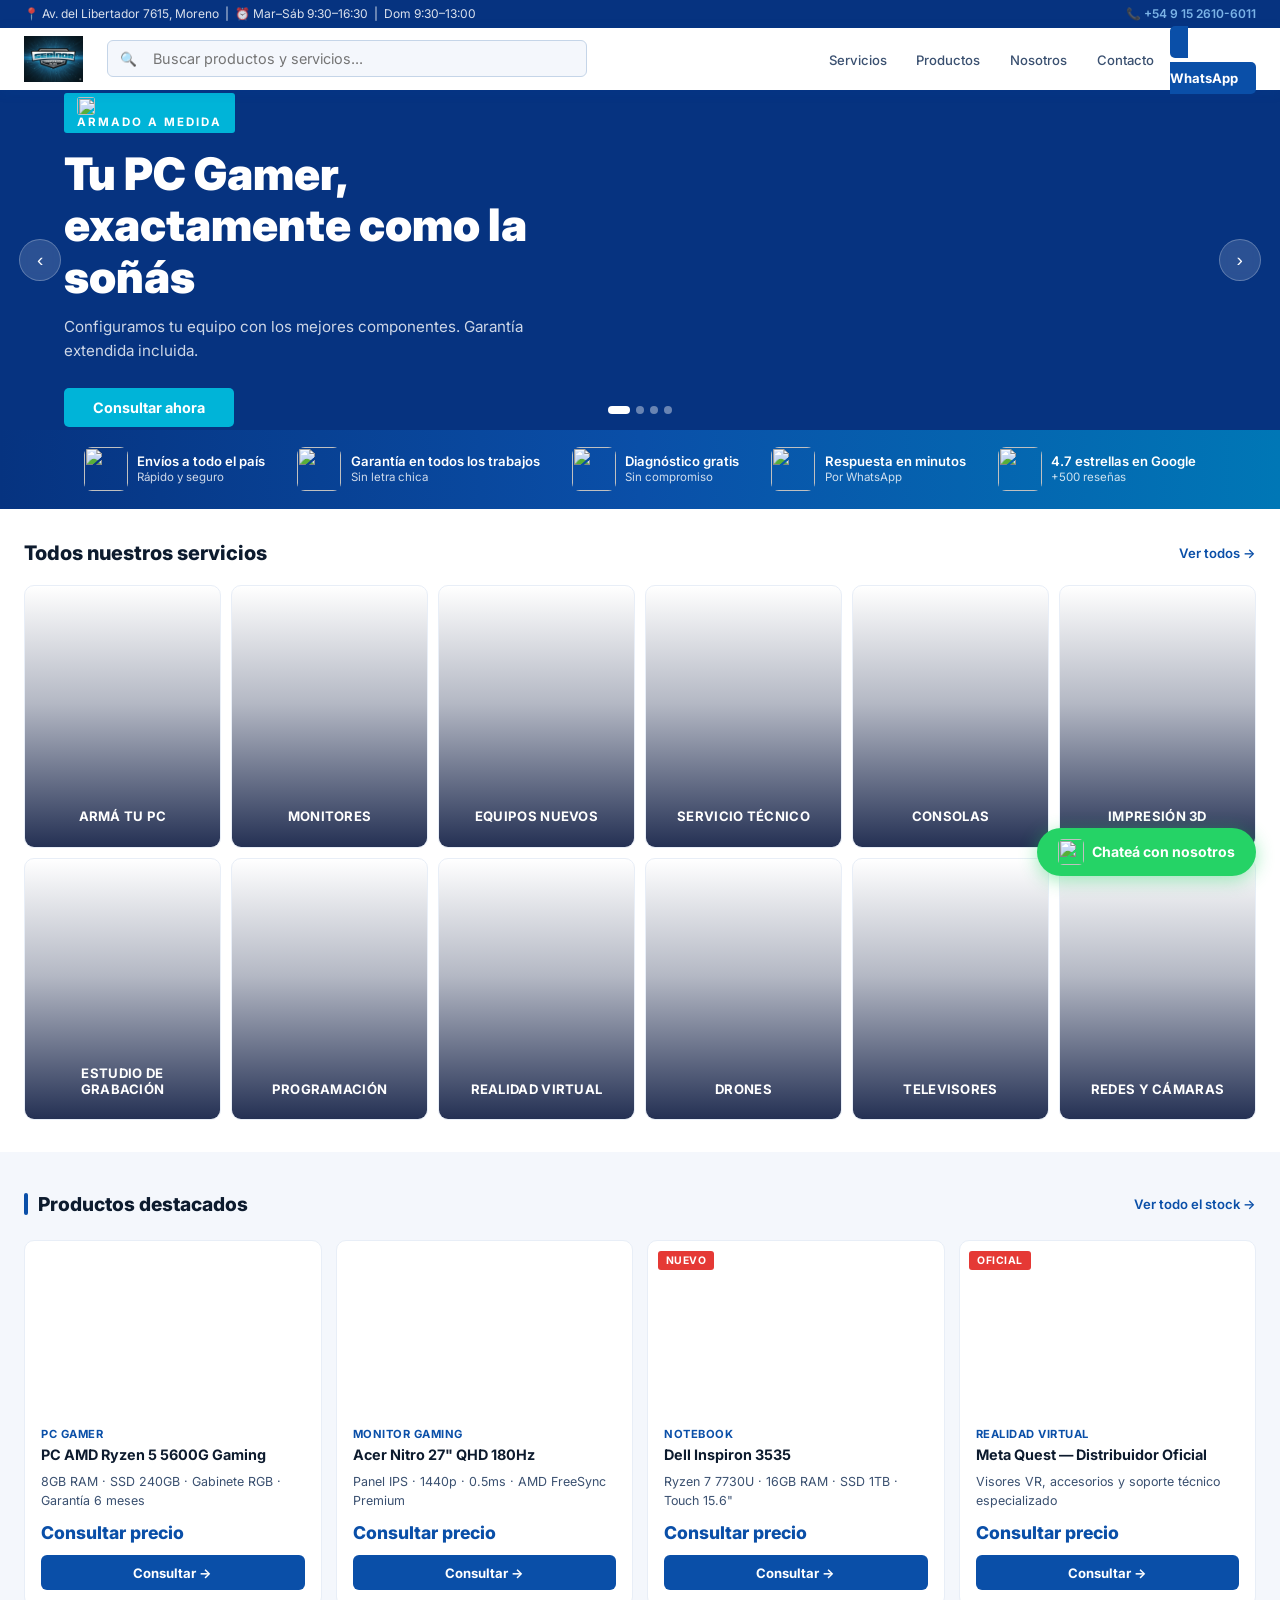
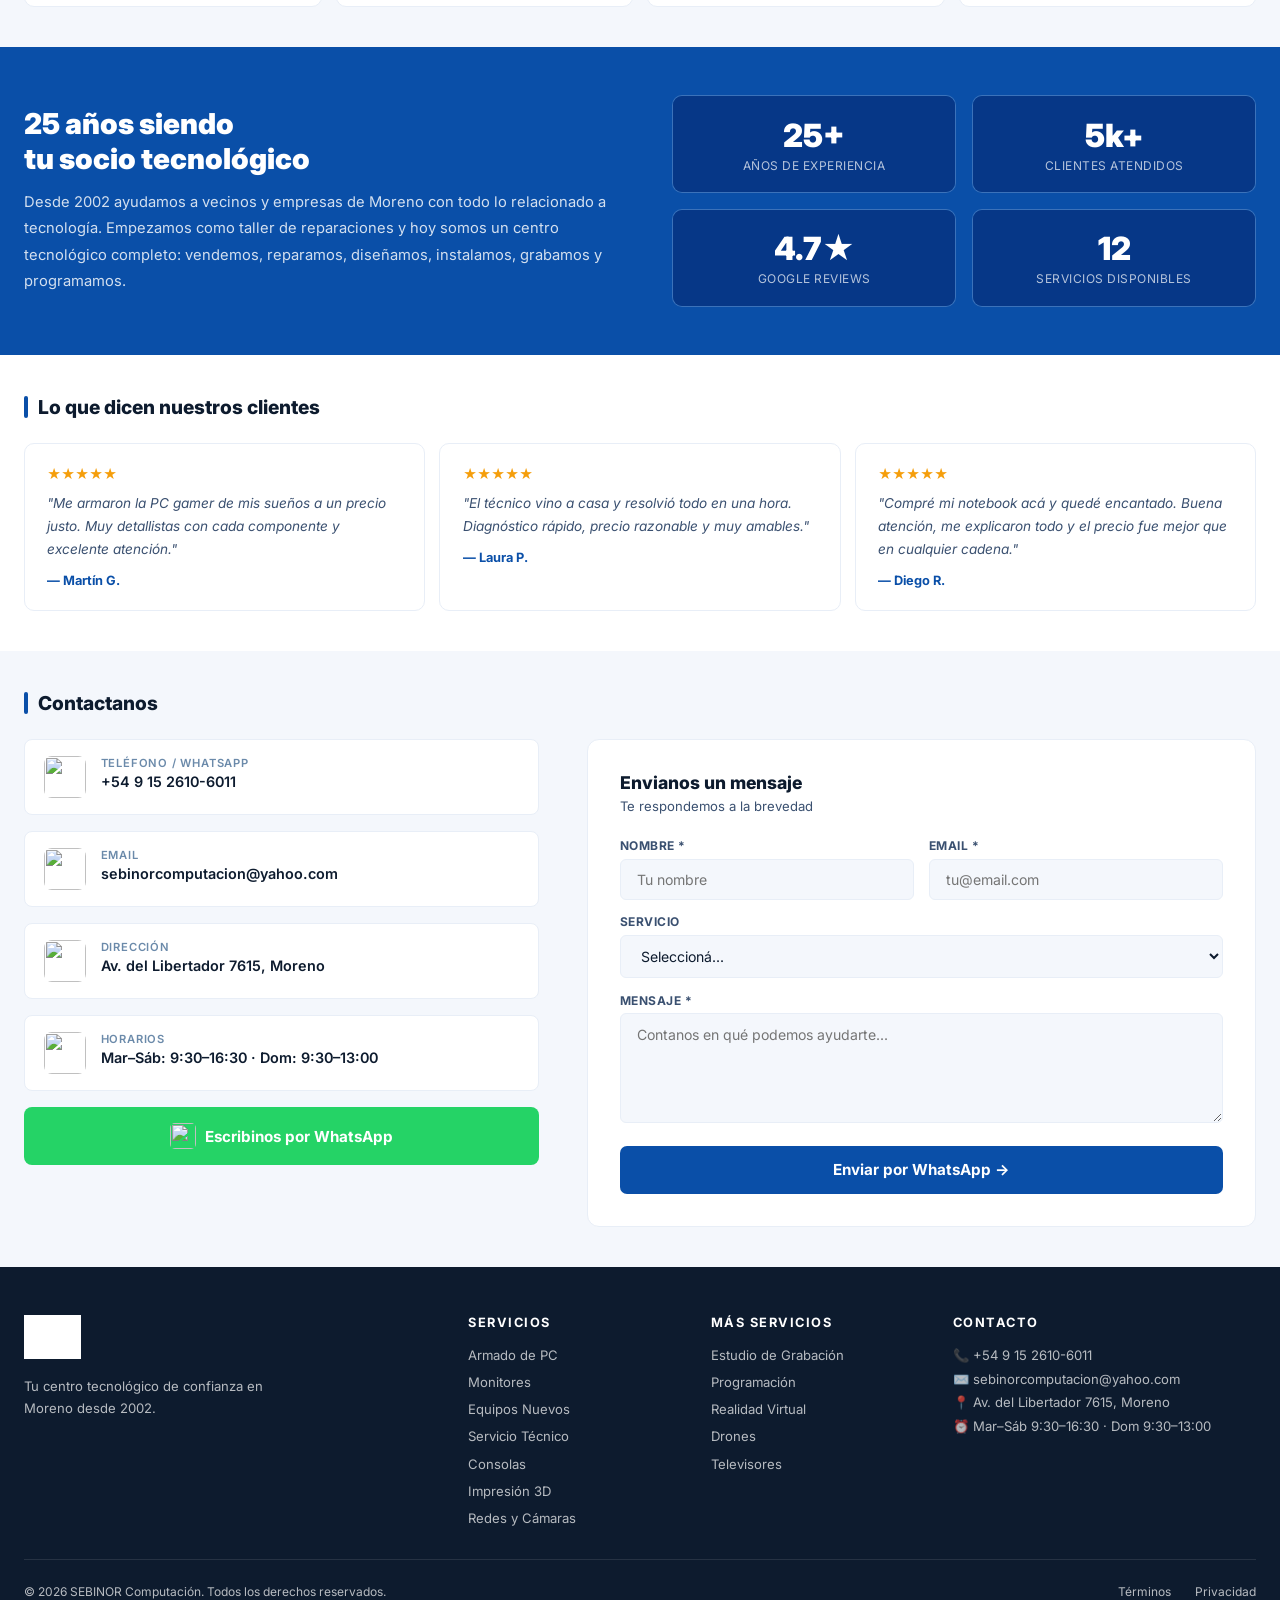
==== index.html @ c2d16162 "Update index.html" ====
<!DOCTYPE html>
<html lang="es">
<head>
<meta charset="UTF-8">
<meta name="viewport" content="width=device-width, initial-scale=1.0">
<title>SEBINOR Computación - Moreno</title>
<link rel="preconnect" href="https://fonts.googleapis.com">
<link href="https://fonts.googleapis.com/css2?family=Inter:wght@400;500;600;700;800;900&display=swap" rel="stylesheet">
<style>
*,*::before,*::after{box-sizing:border-box;margin:0;padding:0}
:root{
  --blue:#0a4fa8;
  --blue2:#1565c0;
  --blue3:#1976d2;
  --blue-light:#e3f0ff;
  --blue-dark:#063380;
  --cyan:#00b4d8;
  --white:#ffffff;
  --gray:#f4f7fc;
  --gray2:#e8eef7;
  --gray3:#c5d5e8;
  --text:#0d1b2e;
  --text2:#3a5070;
  --text3:#6b8aaa;
  --nav-h:62px;
  --red:#e53935;
}
html{scroll-behavior:smooth}
body{font-family:'Inter',sans-serif;background:#fff;color:var(--text);overflow-x:hidden}
a{text-decoration:none;color:inherit}
img{display:block;max-width:100%}

/* ── TOP BAR ── */
.topbar{background:var(--blue-dark);color:#fff;padding:0.4rem 1.5rem;display:flex;justify-content:space-between;align-items:center;font-size:0.75rem;gap:1rem;flex-wrap:wrap}
.topbar span{opacity:.85}
.topbar a{color:#90caf9;font-weight:600}

/* ── NAVBAR ── */
.nav{position:sticky;top:0;z-index:200;background:#fff;box-shadow:0 2px 12px rgba(10,79,168,.12);height:var(--nav-h)}
.nav-inner{max-width:1300px;margin:0 auto;padding:0 1.5rem;height:100%;display:flex;align-items:center;gap:1.5rem}
.nav-logo img{height:46px;width:auto}
.nav-search{flex:1;max-width:480px;position:relative}
.nav-search input{width:100%;padding:.55rem 1rem .55rem 2.8rem;border:1.5px solid var(--gray3);border-radius:6px;font-size:.9rem;font-family:'Inter',sans-serif;background:var(--gray);transition:border-color .2s}
.nav-search input:focus{outline:none;border-color:var(--blue3);background:#fff}
.nav-search::before{content:'🔍';position:absolute;left:.8rem;top:50%;transform:translateY(-50%);font-size:.85rem;pointer-events:none}
.nav-links{display:flex;align-items:center;gap:.25rem;list-style:none;margin-left:auto}
.nav-links a{padding:.45rem .8rem;border-radius:5px;font-size:.82rem;font-weight:500;color:var(--text2);transition:all .2s;white-space:nowrap}
.nav-links a:hover{color:var(--blue);background:var(--blue-light)}
.nav-wa{background:var(--blue);color:#fff!important;border-radius:6px;font-weight:700!important;padding:.5rem 1.1rem!important;transition:background .2s!important}
.nav-wa:hover{background:var(--blue2)!important}
.nav-burger{display:none;background:none;border:1.5px solid var(--gray3);color:var(--blue);padding:.35rem .6rem;border-radius:5px;cursor:pointer;font-size:1.1rem}

/* ── HERO BANNER (carrusel) ── */
.hero{position:relative;overflow:hidden;background:var(--blue-dark)}
.hero-slides{display:flex;transition:transform .6s ease}
.hero-slide{min-width:100%;height:340px;position:relative;display:flex;align-items:center;overflow:hidden}
.hero-slide .slide-bg{position:absolute;inset:0;background-size:cover;background-position:center;filter:brightness(.45)}
.hero-slide .slide-body{position:relative;z-index:2;padding:2.5rem 4rem;max-width:600px}
.slide-tag{display:inline-block;background:var(--cyan);color:#fff;font-size:.72rem;font-weight:700;letter-spacing:2px;padding:.25rem .8rem;border-radius:3px;text-transform:uppercase;margin-bottom:1rem}
.slide-title{font-size:clamp(1.6rem,4vw,2.8rem);font-weight:900;color:#fff;line-height:1.15;margin-bottom:.75rem}
.slide-sub{font-size:.95rem;color:rgba(255,255,255,.8);margin-bottom:1.5rem;line-height:1.6}
.slide-btn{display:inline-block;background:var(--cyan);color:#fff;padding:.7rem 1.8rem;border-radius:5px;font-weight:700;font-size:.9rem;transition:all .2s}
.slide-btn:hover{background:#00d4f8;transform:translateY(-2px)}
.hero-prev,.hero-next{position:absolute;top:50%;transform:translateY(-50%);z-index:10;background:rgba(255,255,255,.15);backdrop-filter:blur(4px);border:1px solid rgba(255,255,255,.25);color:#fff;width:42px;height:42px;border-radius:50%;cursor:pointer;font-size:1.2rem;display:flex;align-items:center;justify-content:center;transition:background .2s}
.hero-prev:hover,.hero-next:hover{background:rgba(255,255,255,.3)}
.hero-prev{left:1.2rem}.hero-next{right:1.2rem}
.hero-dots{position:absolute;bottom:1rem;left:50%;transform:translateX(-50%);display:flex;gap:6px;z-index:10}
.hdot{width:8px;height:8px;border-radius:50%;background:rgba(255,255,255,.4);cursor:pointer;transition:all .3s}
.hdot.active{background:#fff;width:22px;border-radius:4px}

/* ── CATEGORÍAS ── */
.cats{padding:2rem 1.5rem;background:#fff}
.cats-inner{max-width:1300px;margin:0 auto}
.cats-header{display:flex;align-items:center;justify-content:space-between;margin-bottom:1.25rem}
.cats-title{font-size:1.25rem;font-weight:800;color:var(--text)}
.cats-ver{font-size:.82rem;color:var(--blue);font-weight:600}
.cats-grid{display:grid;grid-template-columns:repeat(6,1fr);gap:10px}
.cat-card{border-radius:10px;overflow:hidden;position:relative;aspect-ratio:3/4;cursor:pointer;border:1.5px solid var(--gray2);transition:all .3s;text-decoration:none;color:#fff}
.cat-card:hover{transform:translateY(-5px);box-shadow:0 12px 35px rgba(10,79,168,.18);border-color:var(--blue3)}
.cat-bg{position:absolute;inset:0;background-size:cover;background-position:center;transition:transform .5s ease}
.cat-card:hover .cat-bg{transform:scale(1.08)}
.cat-overlay{position:absolute;inset:0;background:linear-gradient(to top,rgba(6,20,60,.88) 0%,rgba(6,20,60,.3) 55%,transparent 100%);transition:background .3s}
.cat-card:hover .cat-overlay{background:linear-gradient(to top,rgba(10,79,168,.92) 0%,rgba(10,79,168,.4) 55%,transparent 100%)}
.cat-body{position:absolute;bottom:0;left:0;right:0;padding:.9rem .85rem;z-index:2}
.cat-name{font-size:.82rem;font-weight:700;text-align:center;line-height:1.2;text-transform:uppercase;letter-spacing:.3px}
.cat-line{height:2px;background:var(--cyan);width:0;transition:width .3s;margin:0 auto;margin-top:.35rem}
.cat-card:hover .cat-line{width:70%}

/* ── BANNER PROMO ── */
.promo-strip{background:linear-gradient(90deg,var(--blue-dark) 0%,var(--blue) 50%,#0077b6 100%);padding:1.1rem 1.5rem;display:flex;align-items:center;justify-content:center;gap:2rem;flex-wrap:wrap}
.promo-item{display:flex;align-items:center;gap:.6rem;color:#fff}
.promo-icon{font-size:1.4rem}
.promo-text{font-size:.82rem;font-weight:600;line-height:1.3}
.promo-text span{display:block;font-size:.72rem;font-weight:400;opacity:.8}

/* ── SECCIÓN GENÉRICA ── */
.section{padding:2.5rem 1.5rem;background:#fff}
.section.gray{background:var(--gray)}
.sec-inner{max-width:1300px;margin:0 auto}
.sec-head{display:flex;align-items:center;justify-content:space-between;margin-bottom:1.5rem}
.sec-title{font-size:1.2rem;font-weight:800;color:var(--text);display:flex;align-items:center;gap:.6rem}
.sec-title::before{content:'';width:4px;height:22px;background:var(--blue);border-radius:2px;display:inline-block}
.sec-link{font-size:.82rem;color:var(--blue);font-weight:600}

/* ── PRODUCTOS DESTACADOS ── */
.prod-grid{display:grid;grid-template-columns:repeat(4,1fr);gap:14px}
.prod-card{background:#fff;border:1.5px solid var(--gray2);border-radius:10px;overflow:hidden;transition:all .25s;cursor:pointer}
.prod-card:hover{border-color:var(--blue3);box-shadow:0 6px 24px rgba(10,79,168,.12);transform:translateY(-3px)}
.prod-img{height:170px;background:var(--gray);display:flex;align-items:center;justify-content:center;position:relative;overflow:hidden}
.prod-img img{width:100%;height:100%;object-fit:cover}
.prod-badge{position:absolute;top:.6rem;left:.6rem;background:var(--red);color:#fff;font-size:.65rem;font-weight:700;padding:.2rem .5rem;border-radius:3px;letter-spacing:.5px}
.prod-body{padding:1rem}
.prod-cat{font-size:.7rem;color:var(--blue);font-weight:700;text-transform:uppercase;letter-spacing:.5px;margin-bottom:.3rem}
.prod-name{font-size:.9rem;font-weight:700;line-height:1.3;margin-bottom:.5rem;color:var(--text)}
.prod-desc{font-size:.78rem;color:var(--text2);line-height:1.5;margin-bottom:.75rem}
.prod-price{font-size:1.1rem;font-weight:800;color:var(--blue);margin-bottom:.75rem}
.prod-btn{display:block;text-align:center;background:var(--blue);color:#fff;padding:.6rem;border-radius:6px;font-size:.82rem;font-weight:700;transition:background .2s}
.prod-btn:hover{background:var(--blue2)}

/* ── SERVICIOS (lista) ── */
.serv-grid{display:grid;grid-template-columns:repeat(4,1fr);gap:14px}
.serv-card{background:#fff;border:1.5px solid var(--gray2);border-radius:10px;padding:1.5rem 1.2rem;text-align:center;transition:all .25s;text-decoration:none;color:inherit;cursor:pointer;display:flex;flex-direction:column;align-items:center;gap:.6rem}
.serv-card:hover{border-color:var(--blue3);box-shadow:0 6px 24px rgba(10,79,168,.12);transform:translateY(-3px)}
.serv-icon{width:64px;height:64px;border-radius:12px;background:var(--blue-light);display:flex;align-items:center;justify-content:center;overflow:hidden;margin-bottom:.25rem}
.serv-icon img{width:100%;height:100%;object-fit:cover;border-radius:10px}
.serv-name{font-size:.88rem;font-weight:700;color:var(--text);line-height:1.3}
.serv-desc{font-size:.75rem;color:var(--text2);line-height:1.5}
.serv-link{font-size:.75rem;color:var(--blue);font-weight:700;margin-top:auto}

/* ── NOSOTROS STRIP ── */
.about-strip{background:var(--blue);padding:3rem 1.5rem}
.about-inner{max-width:1300px;margin:0 auto;display:grid;grid-template-columns:1fr 1fr;gap:4rem;align-items:center}
.about-text h2{font-size:1.8rem;font-weight:900;color:#fff;margin-bottom:.75rem;line-height:1.2}
.about-text p{color:rgba(255,255,255,.82);line-height:1.8;font-size:.92rem}
.about-stats{display:grid;grid-template-columns:1fr 1fr;gap:1rem}
.astat{background:rgba(255,255,255,.1);border:1px solid rgba(255,255,255,.2);border-radius:10px;padding:1.2rem;text-align:center}
.astat-n{font-size:2rem;font-weight:900;color:#fff}
.astat-l{font-size:.75rem;color:rgba(255,255,255,.7);margin-top:.2rem;text-transform:uppercase;letter-spacing:.5px}

/* ── RESEÑAS ── */
.rev-grid{display:grid;grid-template-columns:repeat(3,1fr);gap:14px}
.rev-card{background:#fff;border:1.5px solid var(--gray2);border-radius:10px;padding:1.4rem;transition:border-color .2s}
.rev-card:hover{border-color:var(--blue3)}
.rev-stars{color:#f59e0b;font-size:.85rem;margin-bottom:.6rem}
.rev-text{font-size:.85rem;color:var(--text2);line-height:1.7;font-style:italic;margin-bottom:.75rem}
.rev-author{font-size:.8rem;font-weight:700;color:var(--blue)}

/* ── CONTACTO ── */
.contact-wrap{max-width:1300px;margin:0 auto;display:grid;grid-template-columns:1fr 1.3fr;gap:3rem;align-items:start}
.cinfo{display:flex;flex-direction:column;gap:1rem}
.ci{display:flex;gap:.9rem;align-items:flex-start;background:#fff;border:1.5px solid var(--gray2);border-radius:8px;padding:1rem 1.2rem;transition:border-color .2s}
.ci:hover{border-color:var(--blue3)}
.ci-ic{font-size:1.3rem;flex-shrink:0;margin-top:2px}
.ci-lbl{font-size:.7rem;color:var(--text3);text-transform:uppercase;letter-spacing:.8px;font-weight:600}
.ci-val{font-weight:600;font-size:.9rem;margin-top:.15rem;color:var(--text)}
.cform{background:#fff;border:1.5px solid var(--gray2);border-radius:12px;padding:2rem}
.cform h3{font-size:1.1rem;font-weight:800;margin-bottom:.3rem;color:var(--text)}
.cform p{font-size:.82rem;color:var(--text2);margin-bottom:1.5rem}
.fg{display:flex;flex-direction:column;gap:.35rem;margin-bottom:.9rem}
.fg label{font-size:.75rem;font-weight:700;color:var(--text2);text-transform:uppercase;letter-spacing:.5px}
.fg input,.fg textarea,.fg select{background:var(--gray);border:1.5px solid var(--gray2);border-radius:6px;padding:.7rem 1rem;font-family:'Inter',sans-serif;font-size:.88rem;color:var(--text);transition:border-color .2s;resize:vertical}
.fg input:focus,.fg textarea:focus,.fg select:focus{outline:none;border-color:var(--blue3);background:#fff}
.fg textarea{height:110px}
.fg2{display:grid;grid-template-columns:1fr 1fr;gap:.9rem}
.sbtn{width:100%;background:var(--blue);color:#fff;border:none;padding:.9rem;border-radius:7px;font-family:'Inter',sans-serif;font-size:.95rem;font-weight:700;cursor:pointer;transition:background .2s;margin-top:.5rem}
.sbtn:hover{background:var(--blue2)}

/* ── FOOTER ── */
footer{background:var(--text);color:rgba(255,255,255,.7);padding:3rem 1.5rem 1.5rem}
.foot-grid{max-width:1300px;margin:0 auto;display:grid;grid-template-columns:2fr 1fr 1fr 1.5fr;gap:2.5rem;margin-bottom:2rem}
.foot-brand img{height:44px;margin-bottom:1rem;filter:brightness(0) invert(1)}
.foot-brand p{font-size:.82rem;line-height:1.7;max-width:250px}
.foot-col h4{color:#fff;font-size:.8rem;text-transform:uppercase;letter-spacing:1.5px;margin-bottom:.9rem}
.foot-col ul{list-style:none;display:flex;flex-direction:column;gap:.45rem}
.foot-col ul li a{font-size:.82rem;transition:color .2s}
.foot-col ul li a:hover{color:#fff}
.foot-col p{font-size:.82rem;line-height:1.8}
.foot-bottom{max-width:1300px;margin:0 auto;border-top:1px solid rgba(255,255,255,.1);padding-top:1.5rem;display:flex;justify-content:space-between;align-items:center;flex-wrap:wrap;gap:.5rem}
.foot-bottom span,.foot-bottom a{font-size:.75rem}
.foot-bottom a:hover{color:#fff}

/* ── WA FLOAT ── */
.wa{position:fixed;bottom:1.5rem;right:1.5rem;z-index:999;background:#25d366;color:#fff;border-radius:50px;padding:.7rem 1.3rem;display:flex;align-items:center;gap:.5rem;font-weight:700;font-size:.88rem;box-shadow:0 4px 18px rgba(37,211,102,.45);transition:all .2s}
.wa:hover{transform:translateY(-3px);box-shadow:0 6px 26px rgba(37,211,102,.6)}

/* ── RESPONSIVE ── */
@media(max-width:1024px){.cats-grid{grid-template-columns:repeat(4,1fr)}.prod-grid{grid-template-columns:repeat(2,1fr)}.serv-grid{grid-template-columns:repeat(2,1fr)}.foot-grid{grid-template-columns:1fr 1fr}}
@media(max-width:768px){.nav-links,.nav-search{display:none}.nav-burger{display:block}.cats-grid{grid-template-columns:repeat(3,1fr)}.about-inner{grid-template-columns:1fr}.contact-wrap{grid-template-columns:1fr}.rev-grid{grid-template-columns:1fr}.foot-grid{grid-template-columns:1fr}.foot-bottom{flex-direction:column;text-align:center}.promo-strip{gap:1rem}.hero-slide .slide-body{padding:2rem}}
@media(max-width:480px){.cats-grid{grid-template-columns:repeat(2,1fr)}.prod-grid{grid-template-columns:1fr}.serv-grid{grid-template-columns:1fr 1fr}.fg2{grid-template-columns:1fr}}
</style>
</head>
<body>

<!-- TOP BAR -->
<div class="topbar">
  <span>📍 Av. del Libertador 7615, Moreno &nbsp;|&nbsp; ⏰ Mar–Sáb 9:30–16:30 &nbsp;|&nbsp; Dom 9:30–13:00</span>
  <span>📞 <a href="tel:+5491526106011">+54 9 15 2610-6011</a></span>
</div>

<!-- NAVBAR -->
<nav class="nav">
  <div class="nav-inner">
    <div class="nav-logo"><a href="#"><img src="img/logo.png" alt="SEBINOR"></a></div>
    <div class="nav-search"><input type="text" placeholder="Buscar productos y servicios..."></div>
    <ul class="nav-links">
      <li><a href="#categorias">Servicios</a></li>
      <li><a href="#productos">Productos</a></li>
      <li><a href="#nosotros">Nosotros</a></li>
      <li><a href="#contacto">Contacto</a></li>
      <li><a href="https://wa.me/5491526106011" class="nav-wa" target="_blank"><img src="https://images.unsplash.com/photo-1611162617213-7d7a39e9b1d7?w=30&q=80" style="width:16px;height:16px;border-radius:3px;object-fit:cover;vertical-align:middle;margin-right:4px"> WhatsApp</a></li>
    </ul>
    <button class="nav-burger" id="burger">☰</button>
  </div>
</nav>

<!-- HERO CARRUSEL -->
<div class="hero" id="inicio">
  <div class="hero-slides" id="heroSlides">

    <div class="hero-slide">
      <div class="slide-bg" style="background-image:url('https://images.unsplash.com/photo-1587202372775-e229f172b9d7?w=1400&q=80')"></div>
      <div class="slide-body">
        <span class="slide-tag"><img src="https://images.unsplash.com/photo-1587202372775-e229f172b9d7?w=40&q=80" style="width:18px;height:18px;border-radius:3px;object-fit:cover;vertical-align:middle;margin-right:4px"> Armado a medida</span>
        <h2 class="slide-title">Tu PC Gamer,<br>exactamente como la soñás</h2>
        <p class="slide-sub">Configuramos tu equipo con los mejores componentes. Garantía extendida incluida.</p>
        <a href="https://wa.me/5491526106011?text=Quiero%20armar%20mi%20PC" class="slide-btn" target="_blank">Consultar ahora</a>
      </div>
    </div>

    <div class="hero-slide">
      <div class="slide-bg" style="background-image:url('https://images.unsplash.com/photo-1581092580497-e0d23cbdf1dc?w=1400&q=80')"></div>
      <div class="slide-body">
        <span class="slide-tag"><img src="https://images.unsplash.com/photo-1581092580497-e0d23cbdf1dc?w=40&q=80" style="width:18px;height:18px;border-radius:3px;object-fit:cover;vertical-align:middle;margin-right:4px"> Diagnóstico gratis</span>
        <h2 class="slide-title">Servicio Técnico Profesional</h2>
        <p class="slide-sub">Reparamos PCs, notebooks, consolas y celulares. Sin cargo de diagnóstico.</p>
        <a href="https://wa.me/5491526106011?text=Necesito%20servicio%20técnico" class="slide-btn" target="_blank">Solicitar turno</a>
      </div>
    </div>

    <div class="hero-slide">
      <div class="slide-bg" style="background-image:url('https://images.unsplash.com/photo-1558618666-fcd25c85cd64?w=1400&q=80')"></div>
      <div class="slide-body">
        <span class="slide-tag"><img src="https://images.unsplash.com/photo-1558618666-fcd25c85cd64?w=40&q=80" style="width:18px;height:18px;border-radius:3px;object-fit:cover;vertical-align:middle;margin-right:4px"> Seguridad</span>
        <h2 class="slide-title">Redes y Cámaras de Seguridad</h2>
        <p class="slide-sub">Instalamos cámaras IP, redes WiFi y cableado estructurado para tu hogar o negocio.</p>
        <a href="https://wa.me/5491526106011?text=Consulta%20por%20redes%20y%20cámaras" class="slide-btn" target="_blank">Pedir presupuesto</a>
      </div>
    </div>

    <div class="hero-slide">
      <div class="slide-bg" style="background-image:url('https://images.unsplash.com/photo-1611117775350-ac3950990985?w=1400&q=80')"></div>
      <div class="slide-body">
        <span class="slide-tag"><img src="https://images.unsplash.com/photo-1611117775350-ac3950990985?w=40&q=80" style="width:18px;height:18px;border-radius:3px;object-fit:cover;vertical-align:middle;margin-right:4px"> Impresión 3D</span>
        <h2 class="slide-title">Impresión 3D a Medida</h2>
        <p class="slide-sub">Fabricamos piezas, repuestos, figuras y prototipos. Diseño 3D incluido.</p>
        <a href="https://wa.me/5491526106011?text=Consulta%20por%20impresión%203D" class="slide-btn" target="_blank">Consultar</a>
      </div>
    </div>

  </div>
  <button class="hero-prev" onclick="changeSlide(-1)">‹</button>
  <button class="hero-next" onclick="changeSlide(1)">›</button>
  <div class="hero-dots" id="heroDots">
    <span class="hdot active" onclick="goSlide(0)"></span>
    <span class="hdot" onclick="goSlide(1)"></span>
    <span class="hdot" onclick="goSlide(2)"></span>
    <span class="hdot" onclick="goSlide(3)"></span>
  </div>
</div>

<!-- PROMO STRIP -->
<div class="promo-strip">
  <div class="promo-item">
    <img src="https://images.unsplash.com/photo-1566576912321-d58ddd7a6088?w=80&q=80" style="width:44px;height:44px;border-radius:8px;object-fit:cover;flex-shrink:0">
    <div class="promo-text">Envíos a todo el país<span>Rápido y seguro</span></div>
  </div>
  <div class="promo-item">
    <img src="https://images.unsplash.com/photo-1450101499163-c8848c66ca85?w=80&q=80" style="width:44px;height:44px;border-radius:8px;object-fit:cover;flex-shrink:0">
    <div class="promo-text">Garantía en todos los trabajos<span>Sin letra chica</span></div>
  </div>
  <div class="promo-item">
    <img src="https://images.unsplash.com/photo-1581092580497-e0d23cbdf1dc?w=80&q=80" style="width:44px;height:44px;border-radius:8px;object-fit:cover;flex-shrink:0">
    <div class="promo-text">Diagnóstico gratis<span>Sin compromiso</span></div>
  </div>
  <div class="promo-item">
    <img src="https://images.unsplash.com/photo-1611162617213-7d7a39e9b1d7?w=80&q=80" style="width:44px;height:44px;border-radius:8px;object-fit:cover;flex-shrink:0">
    <div class="promo-text">Respuesta en minutos<span>Por WhatsApp</span></div>
  </div>
  <div class="promo-item">
    <img src="https://images.unsplash.com/photo-1577563908411-5077b6dc7624?w=80&q=80" style="width:44px;height:44px;border-radius:8px;object-fit:cover;flex-shrink:0">
    <div class="promo-text">4.7 estrellas en Google<span>+500 reseñas</span></div>
  </div>
</div>

<!-- CATEGORÍAS -->
<section class="cats" id="categorias">
  <div class="cats-inner">
    <div class="cats-header">
      <span class="cats-title">Todos nuestros servicios</span>
      <a href="#contacto" class="cats-ver">Ver todos →</a>
    </div>
    <div class="cats-grid">

      <a href="https://wa.me/5491526106011?text=Quiero%20armar%20mi%20PC" class="cat-card" target="_blank">
        <div class="cat-bg" style="background-image:url('https://images.unsplash.com/photo-1587202372775-e229f172b9d7?w=400&q=80')"></div>
        <div class="cat-overlay"></div>
        <div class="cat-body"><div class="cat-name">Armá tu PC</div><div class="cat-line"></div></div>
      </a>

      <a href="pages/monitores.html" class="cat-card">
        <div class="cat-bg" style="background-image:url('https://images.unsplash.com/photo-1616588589676-62b3bd4ff6d2?w=600&q=90')"></div>
        <div class="cat-overlay"></div>
        <div class="cat-body"><div class="cat-name">Monitores</div><div class="cat-line"></div></div>
      </a>

      <a href="#productos" class="cat-card">
        <div class="cat-bg" style="background-image:url('https://images.unsplash.com/photo-1593640408182-31c228f9bea2?w=600&q=90')"></div>
        <div class="cat-overlay"></div>
        <div class="cat-body"><div class="cat-name">Equipos Nuevos</div><div class="cat-line"></div></div>
      </a>

      <a href="https://wa.me/5491526106011?text=Servicio%20técnico" class="cat-card" target="_blank">
        <div class="cat-bg" style="background-image:url('https://images.unsplash.com/photo-1581092580497-e0d23cbdf1dc?w=400&q=80')"></div>
        <div class="cat-overlay"></div>
        <div class="cat-body"><div class="cat-name">Servicio Técnico</div><div class="cat-line"></div></div>
      </a>

      <a href="https://wa.me/5491526106011?text=Consulta%20consolas" class="cat-card" target="_blank">
        <div class="cat-bg" style="background-image:url('https://images.unsplash.com/photo-1606144042614-b2417e99c4e3?w=400&q=80')"></div>
        <div class="cat-overlay"></div>
        <div class="cat-body"><div class="cat-name">Consolas</div><div class="cat-line"></div></div>
      </a>

      <a href="https://wa.me/5491526106011?text=Impresión%203D" class="cat-card" target="_blank">
        <div class="cat-bg" style="background-image:url('https://images.unsplash.com/photo-1611117775350-ac3950990985?w=400&q=80')"></div>
        <div class="cat-overlay"></div>
        <div class="cat-body"><div class="cat-name">Impresión 3D</div><div class="cat-line"></div></div>
      </a>

      <a href="https://wa.me/5491526106011?text=Estudio%20de%20grabación" class="cat-card" target="_blank">
        <div class="cat-bg" style="background-image:url('https://images.unsplash.com/photo-1598488035139-bdbb2231ce04?w=400&q=80')"></div>
        <div class="cat-overlay"></div>
        <div class="cat-body"><div class="cat-name">Estudio de Grabación</div><div class="cat-line"></div></div>
      </a>

      <a href="https://wa.me/5491526106011?text=Programación%20a%20medida" class="cat-card" target="_blank">
        <div class="cat-bg" style="background-image:url('https://images.unsplash.com/photo-1555066931-4365d14bab8c?w=400&q=80')"></div>
        <div class="cat-overlay"></div>
        <div class="cat-body"><div class="cat-name">Programación</div><div class="cat-line"></div></div>
      </a>

      <a href="https://wa.me/5491526106011?text=Realidad%20virtual" class="cat-card" target="_blank">
        <div class="cat-bg" style="background-image:url('https://images.unsplash.com/photo-1622979135225-d2ba269cf1ac?w=400&q=80')"></div>
        <div class="cat-overlay"></div>
        <div class="cat-body"><div class="cat-name">Realidad Virtual</div><div class="cat-line"></div></div>
      </a>

      <a href="https://wa.me/5491526106011?text=Drones" class="cat-card" target="_blank">
        <div class="cat-bg" style="background-image:url('https://images.unsplash.com/photo-1473968512647-3e447244af8f?w=400&q=80')"></div>
        <div class="cat-overlay"></div>
        <div class="cat-body"><div class="cat-name">Drones</div><div class="cat-line"></div></div>
      </a>

      <a href="https://wa.me/5491526106011?text=Televisores" class="cat-card" target="_blank">
        <div class="cat-bg" style="background-image:url('https://images.unsplash.com/photo-1593784991095-a205069470b6?w=400&q=80')"></div>
        <div class="cat-overlay"></div>
        <div class="cat-body"><div class="cat-name">Televisores</div><div class="cat-line"></div></div>
      </a>

      <a href="https://wa.me/5491526106011?text=Redes%20y%20cámaras" class="cat-card" target="_blank">
        <div class="cat-bg" style="background-image:url('https://images.unsplash.com/photo-1558618666-fcd25c85cd64?w=400&q=80')"></div>
        <div class="cat-overlay"></div>
        <div class="cat-body"><div class="cat-name">Redes y Cámaras</div><div class="cat-line"></div></div>
      </a>

    </div>
  </div>
</section>

<!-- PRODUCTOS DESTACADOS -->
<section class="section gray" id="productos">
  <div class="sec-inner">
    <div class="sec-head">
      <span class="sec-title">Productos destacados</span>
      <a href="https://wa.me/5491526106011" class="sec-link" target="_blank">Ver todo el stock →</a>
    </div>
    <div class="prod-grid">

      <div class="prod-card">
        <div class="prod-img" style="background:url('https://images.unsplash.com/photo-1587202372775-e229f172b9d7?w=400&q=80') center/cover"></div>
        <div class="prod-body">
          <div class="prod-cat">PC Gamer</div>
          <div class="prod-name">PC AMD Ryzen 5 5600G Gaming</div>
          <div class="prod-desc">8GB RAM · SSD 240GB · Gabinete RGB · Garantía 6 meses</div>
          <div class="prod-price">Consultar precio</div>
          <a href="https://wa.me/5491526106011?text=Consulta%20PC%20Ryzen%205%205600G" class="prod-btn" target="_blank">Consultar →</a>
        </div>
      </div>

      <div class="prod-card">
        <div class="prod-img" style="background:url('https://images.unsplash.com/photo-1527443224154-c4a3942d3acf?w=400&q=80') center/cover"></div>
        <div class="prod-body">
          <div class="prod-cat">Monitor Gaming</div>
          <div class="prod-name">Acer Nitro 27" QHD 180Hz</div>
          <div class="prod-desc">Panel IPS · 1440p · 0.5ms · AMD FreeSync Premium</div>
          <div class="prod-price">Consultar precio</div>
          <a href="https://wa.me/5491526106011?text=Consulta%20Monitor%20Acer%20Nitro%2027" class="prod-btn" target="_blank">Consultar →</a>
        </div>
      </div>

      <div class="prod-card">
        <div class="prod-img" style="background:url('https://images.unsplash.com/photo-1496181133206-80ce9b88a853?w=400&q=80') center/cover">
          <span class="prod-badge">NUEVO</span>
        </div>
        <div class="prod-body">
          <div class="prod-cat">Notebook</div>
          <div class="prod-name">Dell Inspiron 3535</div>
          <div class="prod-desc">Ryzen 7 7730U · 16GB RAM · SSD 1TB · Touch 15.6"</div>
          <div class="prod-price">Consultar precio</div>
          <a href="https://wa.me/5491526106011?text=Consulta%20Dell%20Inspiron%203535" class="prod-btn" target="_blank">Consultar →</a>
        </div>
      </div>

      <div class="prod-card">
        <div class="prod-img" style="background:url('https://images.unsplash.com/photo-1622979135225-d2ba269cf1ac?w=400&q=80') center/cover">
          <span class="prod-badge">OFICIAL</span>
        </div>
        <div class="prod-body">
          <div class="prod-cat">Realidad Virtual</div>
          <div class="prod-name">Meta Quest — Distribuidor Oficial</div>
          <div class="prod-desc">Visores VR, accesorios y soporte técnico especializado</div>
          <div class="prod-price">Consultar precio</div>
          <a href="https://wa.me/5491526106011?text=Consulta%20Meta%20Quest" class="prod-btn" target="_blank">Consultar →</a>
        </div>
      </div>

    </div>
  </div>
</section>

<!-- NOSOTROS -->
<div class="about-strip" id="nosotros">
  <div class="about-inner">
    <div class="about-text">
      <h2>25 años siendo<br>tu socio tecnológico</h2>
      <p>Desde 2002 ayudamos a vecinos y empresas de Moreno con todo lo relacionado a tecnología. Empezamos como taller de reparaciones y hoy somos un centro tecnológico completo: vendemos, reparamos, diseñamos, instalamos, grabamos y programamos.</p>
    </div>
    <div class="about-stats">
      <div class="astat" style="background:url('https://images.unsplash.com/photo-1522071820081-009f0129c71c?w=300&q=80') center/cover;position:relative;overflow:hidden">
        <div style="position:absolute;inset:0;background:rgba(6,51,128,.82)"></div>
        <div style="position:relative;z-index:1"><div class="astat-n">25+</div><div class="astat-l">Años de experiencia</div></div>
      </div>
      <div class="astat" style="background:url('https://images.unsplash.com/photo-1521737604893-d14cc237f11d?w=300&q=80') center/cover;position:relative;overflow:hidden">
        <div style="position:absolute;inset:0;background:rgba(6,51,128,.82)"></div>
        <div style="position:relative;z-index:1"><div class="astat-n">5k+</div><div class="astat-l">Clientes atendidos</div></div>
      </div>
      <div class="astat" style="background:url('https://images.unsplash.com/photo-1577563908411-5077b6dc7624?w=300&q=80') center/cover;position:relative;overflow:hidden">
        <div style="position:absolute;inset:0;background:rgba(6,51,128,.82)"></div>
        <div style="position:relative;z-index:1"><div class="astat-n">4.7★</div><div class="astat-l">Google Reviews</div></div>
      </div>
      <div class="astat" style="background:url('https://images.unsplash.com/photo-1460925895917-afdab827c52f?w=300&q=80') center/cover;position:relative;overflow:hidden">
        <div style="position:absolute;inset:0;background:rgba(6,51,128,.82)"></div>
        <div style="position:relative;z-index:1"><div class="astat-n">12</div><div class="astat-l">Servicios disponibles</div></div>
      </div>
    </div>
  </div>
</div>

<!-- RESEÑAS -->
<section class="section">
  <div class="sec-inner">
    <div class="sec-head"><span class="sec-title">Lo que dicen nuestros clientes</span></div>
    <div class="rev-grid">
      <div class="rev-card">
        <div class="rev-stars">★★★★★</div>
        <p class="rev-text">"Me armaron la PC gamer de mis sueños a un precio justo. Muy detallistas con cada componente y excelente atención."</p>
        <div class="rev-author">— Martín G.</div>
      </div>
      <div class="rev-card">
        <div class="rev-stars">★★★★★</div>
        <p class="rev-text">"El técnico vino a casa y resolvió todo en una hora. Diagnóstico rápido, precio razonable y muy amables."</p>
        <div class="rev-author">— Laura P.</div>
      </div>
      <div class="rev-card">
        <div class="rev-stars">★★★★★</div>
        <p class="rev-text">"Compré mi notebook acá y quedé encantado. Buena atención, me explicaron todo y el precio fue mejor que en cualquier cadena."</p>
        <div class="rev-author">— Diego R.</div>
      </div>
    </div>
  </div>
</section>

<!-- CONTACTO -->
<section class="section gray" id="contacto">
  <div class="sec-inner" style="margin-bottom:1.5rem">
    <div class="sec-head"><span class="sec-title">Contactanos</span></div>
  </div>
  <div class="contact-wrap">
    <div class="cinfo">
      <div class="ci"><img src="https://images.unsplash.com/photo-1611162617213-7d7a39e9b1d7?w=60&q=80" style="width:42px;height:42px;border-radius:8px;object-fit:cover;flex-shrink:0"><div><div class="ci-lbl">Teléfono / WhatsApp</div><div class="ci-val">+54 9 15 2610-6011</div></div></div>
      <div class="ci"><img src="https://images.unsplash.com/photo-1596526131083-e8c633064769?w=60&q=80" style="width:42px;height:42px;border-radius:8px;object-fit:cover;flex-shrink:0"><div><div class="ci-lbl">Email</div><div class="ci-val">sebinorcomputacion@yahoo.com</div></div></div>
      <div class="ci"><img src="https://images.unsplash.com/photo-1569336415962-a4bd9f69cd83?w=60&q=80" style="width:42px;height:42px;border-radius:8px;object-fit:cover;flex-shrink:0"><div><div class="ci-lbl">Dirección</div><div class="ci-val">Av. del Libertador 7615, Moreno</div></div></div>
      <div class="ci"><img src="https://images.unsplash.com/photo-1495364141860-b0d03eccd065?w=60&q=80" style="width:42px;height:42px;border-radius:8px;object-fit:cover;flex-shrink:0"><div><div class="ci-lbl">Horarios</div><div class="ci-val">Mar–Sáb: 9:30–16:30 · Dom: 9:30–13:00</div></div></div>
      <a href="https://wa.me/5491526106011" target="_blank" style="display:flex;align-items:center;justify-content:center;gap:.6rem;background:#25d366;color:#fff;padding:1rem;border-radius:8px;font-weight:700;font-size:.95rem;transition:background .2s" onmouseover="this.style.background='#1ebe5d'" onmouseout="this.style.background='#25d366'"><img src="https://images.unsplash.com/photo-1611162617213-7d7a39e9b1d7?w=40&q=80" style="width:26px;height:26px;border-radius:5px;object-fit:cover"> Escribinos por WhatsApp</a>
    </div>
    <div class="cform">
      <h3>Envianos un mensaje</h3>
      <p>Te respondemos a la brevedad</p>
      <div class="fg2">
        <div class="fg"><label>Nombre *</label><input type="text" placeholder="Tu nombre"></div>
        <div class="fg"><label>Email *</label><input type="email" placeholder="tu@email.com"></div>
      </div>
      <div class="fg">
        <label>Servicio</label>
        <select>
          <option value="">Seleccioná...</option>
          <option>Armado de PC</option><option>Monitores</option><option>Equipos Nuevos</option>
          <option>Servicio Técnico</option><option>Consolas</option><option>Impresión 3D</option>
          <option>Estudio de Grabación</option><option>Programación a Medida</option>
          <option>Realidad Virtual</option><option>Drones</option><option>Televisores</option>
          <option>Redes y Cámaras de Seguridad</option><option>Otro</option>
        </select>
      </div>
      <div class="fg"><label>Mensaje *</label><textarea placeholder="Contanos en qué podemos ayudarte..."></textarea></div>
      <button class="sbtn" onclick="enviarWA()">Enviar por WhatsApp →</button>
    </div>
  </div>
</section>

<!-- FOOTER -->
<footer>
  <div class="foot-grid">
    <div class="foot-brand">
      <img src="img/logo.png" alt="SEBINOR">
      <p>Tu centro tecnológico de confianza en Moreno desde 2002.</p>
    </div>
    <div class="foot-col">
      <h4>Servicios</h4>
      <ul>
        <li><a href="#">Armado de PC</a></li><li><a href="#">Monitores</a></li>
        <li><a href="#">Equipos Nuevos</a></li><li><a href="#">Servicio Técnico</a></li>
        <li><a href="#">Consolas</a></li><li><a href="#">Impresión 3D</a></li>
        <li><a href="#">Redes y Cámaras</a></li>
      </ul>
    </div>
    <div class="foot-col">
      <h4>Más servicios</h4>
      <ul>
        <li><a href="#">Estudio de Grabación</a></li><li><a href="#">Programación</a></li>
        <li><a href="#">Realidad Virtual</a></li><li><a href="#">Drones</a></li>
        <li><a href="#">Televisores</a></li>
      </ul>
    </div>
    <div class="foot-col">
      <h4>Contacto</h4>
      <p>📞 +54 9 15 2610-6011<br>✉️ sebinorcomputacion@yahoo.com<br>📍 Av. del Libertador 7615, Moreno<br>⏰ Mar–Sáb 9:30–16:30 · Dom 9:30–13:00</p>
    </div>
  </div>
  <div class="foot-bottom">
    <span>© 2026 SEBINOR Computación. Todos los derechos reservados.</span>
    <div style="display:flex;gap:1.5rem"><a href="#">Términos</a><a href="#">Privacidad</a></div>
  </div>
</footer>

<a href="https://wa.me/5491526106011" class="wa" target="_blank"><img src="https://images.unsplash.com/photo-1611162617213-7d7a39e9b1d7?w=40&q=80" style="width:26px;height:26px;border-radius:5px;object-fit:cover;vertical-align:middle"> Chateá con nosotros</a>

<script>
let cur=0;
const slides=document.querySelectorAll('.hero-slide');
const dots=document.querySelectorAll('.hdot');
function goSlide(n){
  slides[cur].style.display='none'; dots[cur].classList.remove('active');
  cur=(n+slides.length)%slides.length;
  slides[cur].style.display='flex'; dots[cur].classList.add('active');
}
function changeSlide(d){goSlide(cur+d)}
slides.forEach((s,i)=>{if(i>0)s.style.display='none'});
setInterval(()=>changeSlide(1),5000);

document.getElementById('burger').addEventListener('click',()=>{
  const m=document.querySelector('.nav-links');
  const open=m.style.display==='flex';
  m.style.cssText=open?'':'display:flex;flex-direction:column;position:absolute;top:62px;left:0;right:0;background:#fff;padding:1rem;border-bottom:2px solid #e3f0ff;gap:.25rem;z-index:999;box-shadow:0 4px 12px rgba(0,0,0,.1);';
});

function enviarWA(){
  const n=document.querySelector('input[type="text"]').value||'Sin nombre';
  const s=document.querySelector('select').value||'Consulta';
  const m=document.querySelector('textarea').value||'';
  window.open(`https://wa.me/5491526106011?text=${encodeURIComponent(`Hola, soy ${n}. Consulta: ${s}. ${m}`)}`, '_blank');
}

const obs=new IntersectionObserver(es=>{es.forEach(e=>{if(e.isIntersecting){e.target.style.opacity='1';e.target.style.transform='translateY(0)'}})},{threshold:.1});
document.querySelectorAll('.prod-card,.rev-card,.ci,.cat-card').forEach(el=>{el.style.opacity='0';el.style.transform='translateY(16px)';el.style.transition='opacity .5s ease,transform .5s ease';obs.observe(el)});
</script>
</body>
</html>
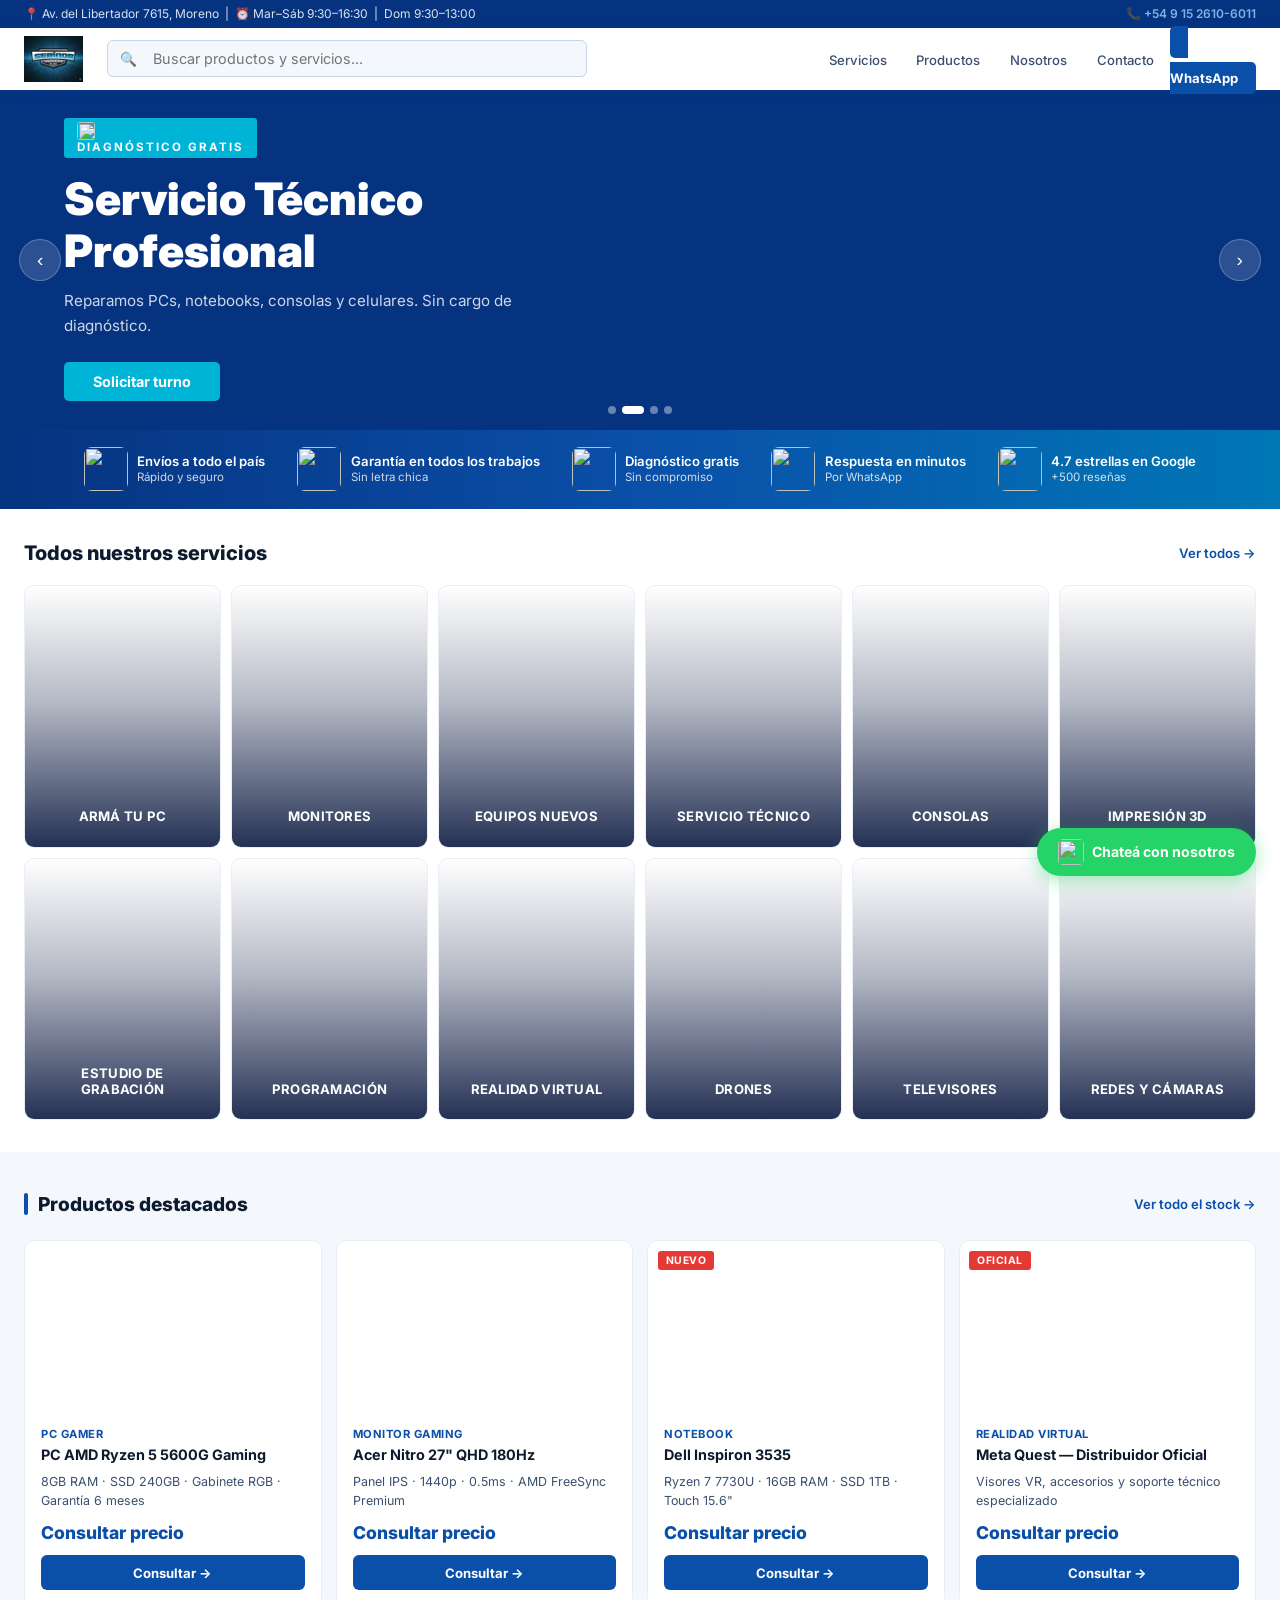
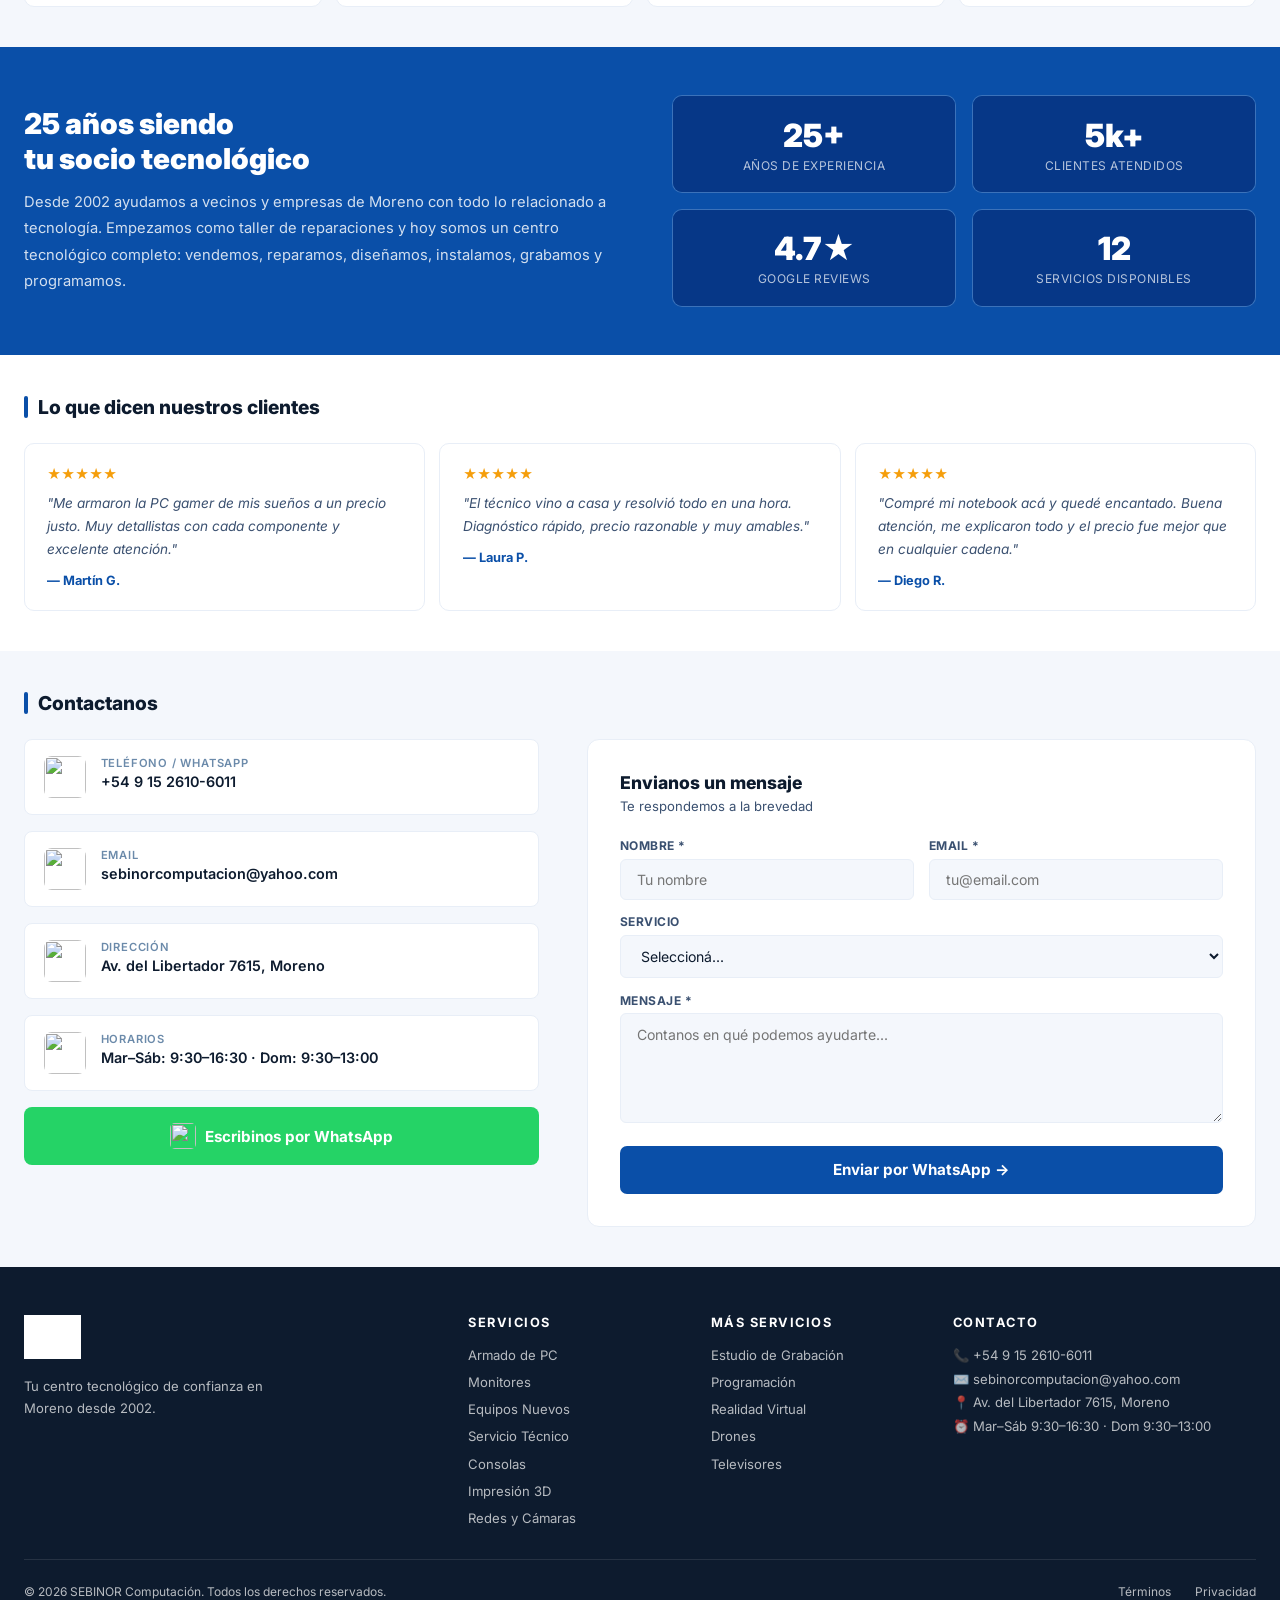
==== commit 22f2f29b: "Update index.html" ====
--- a/index.html
+++ b/index.html
@@ -308,13 +308,13 @@
       </a>
 
       <a href="pages/monitores.html" class="cat-card">
-        <div class="cat-bg" style="background-image:url('https://images.unsplash.com/photo-1616588589676-62b3bd4ff6d2?w=600&q=90')"></div>
+        <div class="cat-bg" style="background-image:url('https://images.unsplash.com/photo-1511512578047-dfb367046420?w=600&q=90');background-position:center"></div>
         <div class="cat-overlay"></div>
         <div class="cat-body"><div class="cat-name">Monitores</div><div class="cat-line"></div></div>
       </a>
 
       <a href="#productos" class="cat-card">
-        <div class="cat-bg" style="background-image:url('https://images.unsplash.com/photo-1593640408182-31c228f9bea2?w=600&q=90')"></div>
+        <div class="cat-bg" style="background-image:url('https://images.unsplash.com/photo-1585771724684-38269d6639fd?w=600&q=90')"></div>
         <div class="cat-overlay"></div>
         <div class="cat-body"><div class="cat-name">Equipos Nuevos</div><div class="cat-line"></div></div>
       </a>
@@ -398,7 +398,7 @@
       </div>
 
       <div class="prod-card">
-        <div class="prod-img" style="background:url('https://images.unsplash.com/photo-1527443224154-c4a3942d3acf?w=400&q=80') center/cover"></div>
+        <div class="prod-img" style="background:url('https://images.unsplash.com/photo-1547394765-185e1e68f34e?w=400&q=80') center/cover"></div>
         <div class="prod-body">
           <div class="prod-cat">Monitor Gaming</div>
           <div class="prod-name">Acer Nitro 27" QHD 180Hz</div>
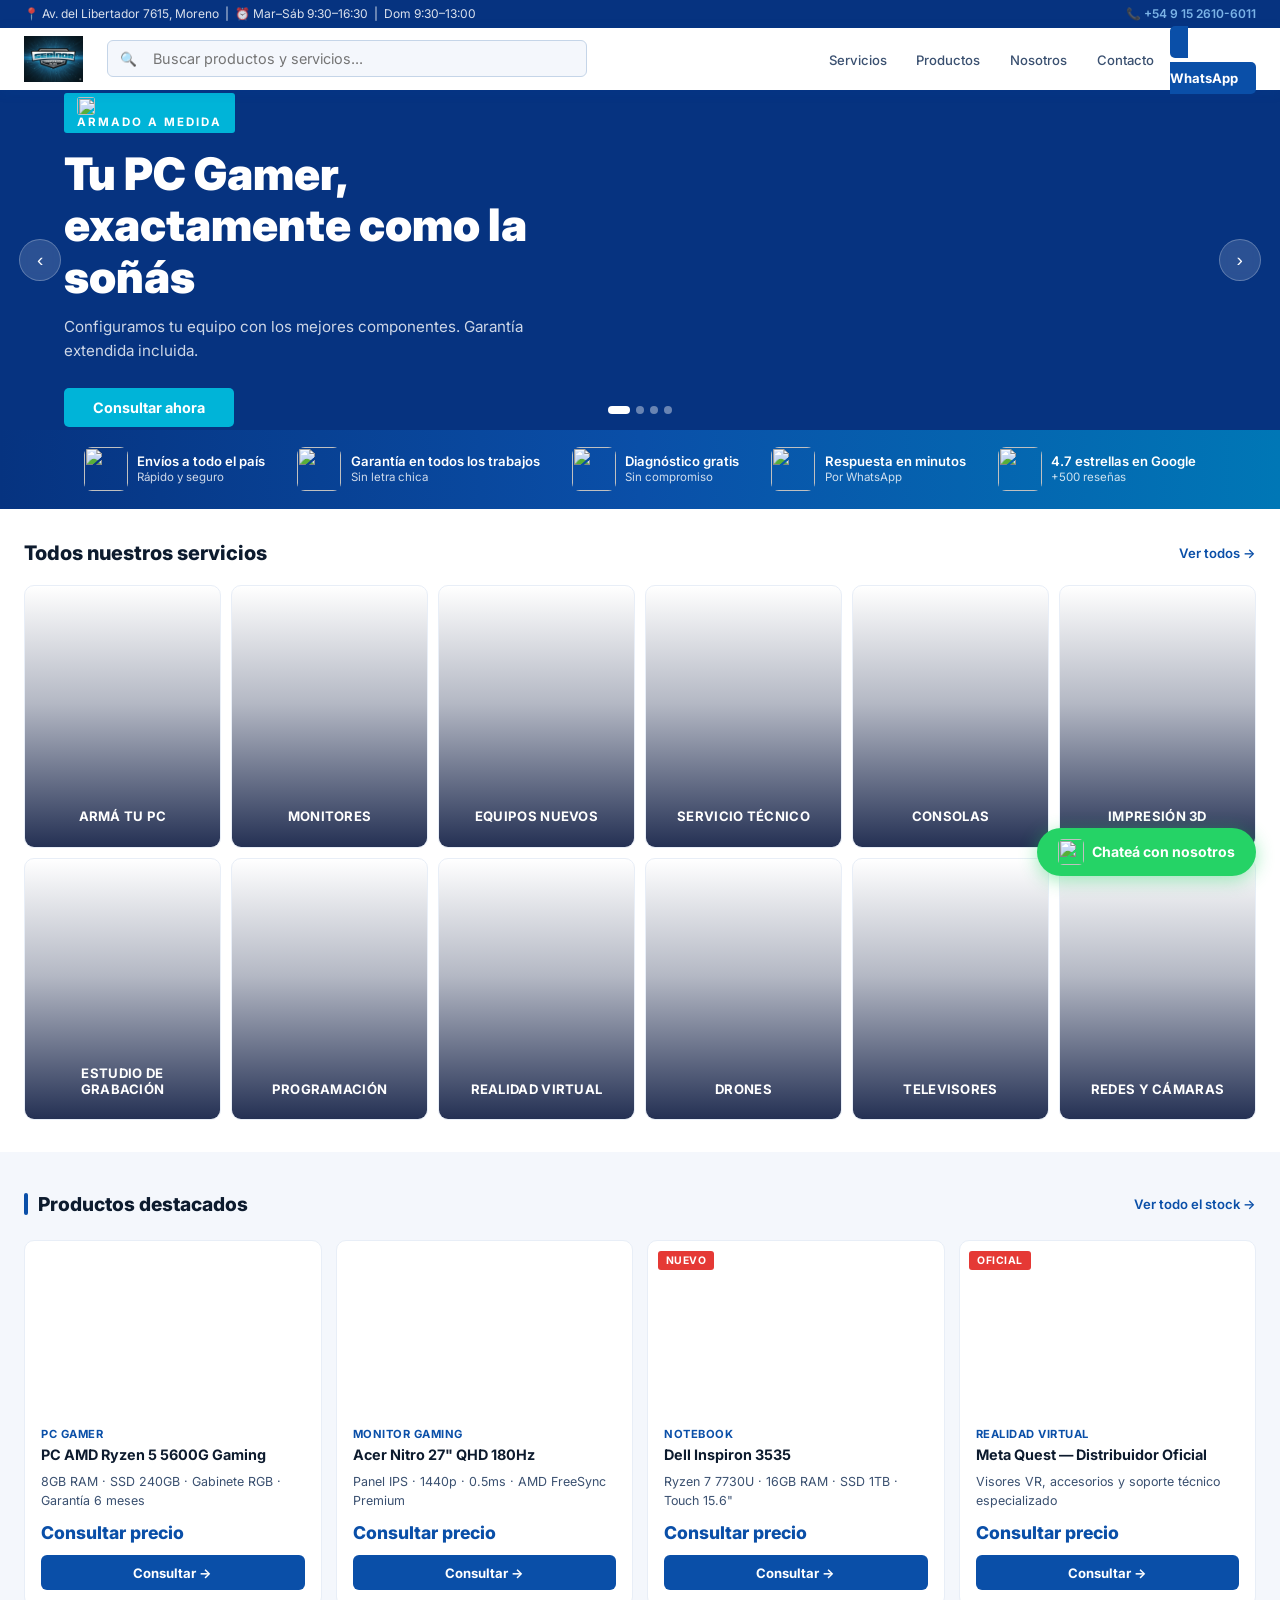
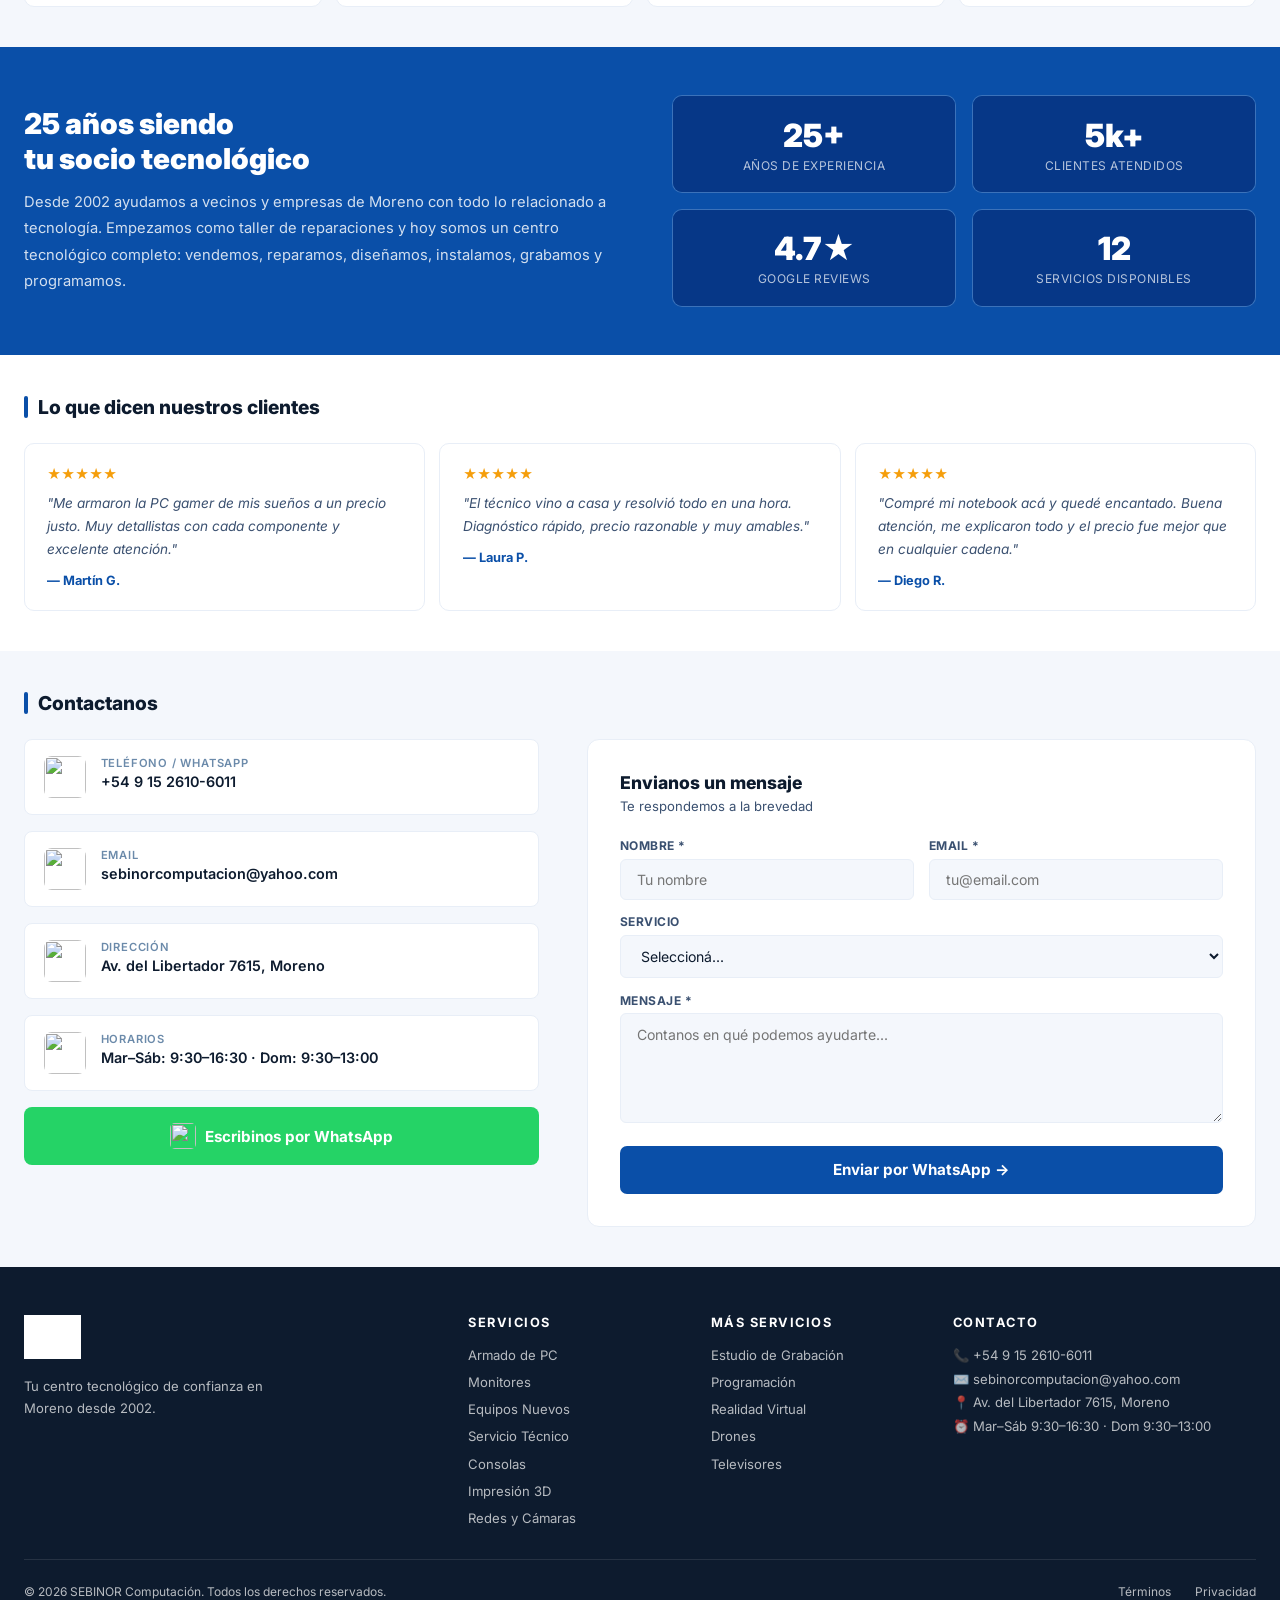
==== commit 58b1b79e: "Update index.html" ====
--- a/index.html
+++ b/index.html
@@ -314,7 +314,7 @@
       </a>
 
       <a href="#productos" class="cat-card">
-        <div class="cat-bg" style="background-image:url('https://images.unsplash.com/photo-1585771724684-38269d6639fd?w=600&q=90')"></div>
+        <div class="cat-bg" style="background-image:url('https://images.unsplash.com/photo-1587202372583-49330a15584d?w=600&q=90');background-position:center"></div>
         <div class="cat-overlay"></div>
         <div class="cat-body"><div class="cat-name">Equipos Nuevos</div><div class="cat-line"></div></div>
       </a>
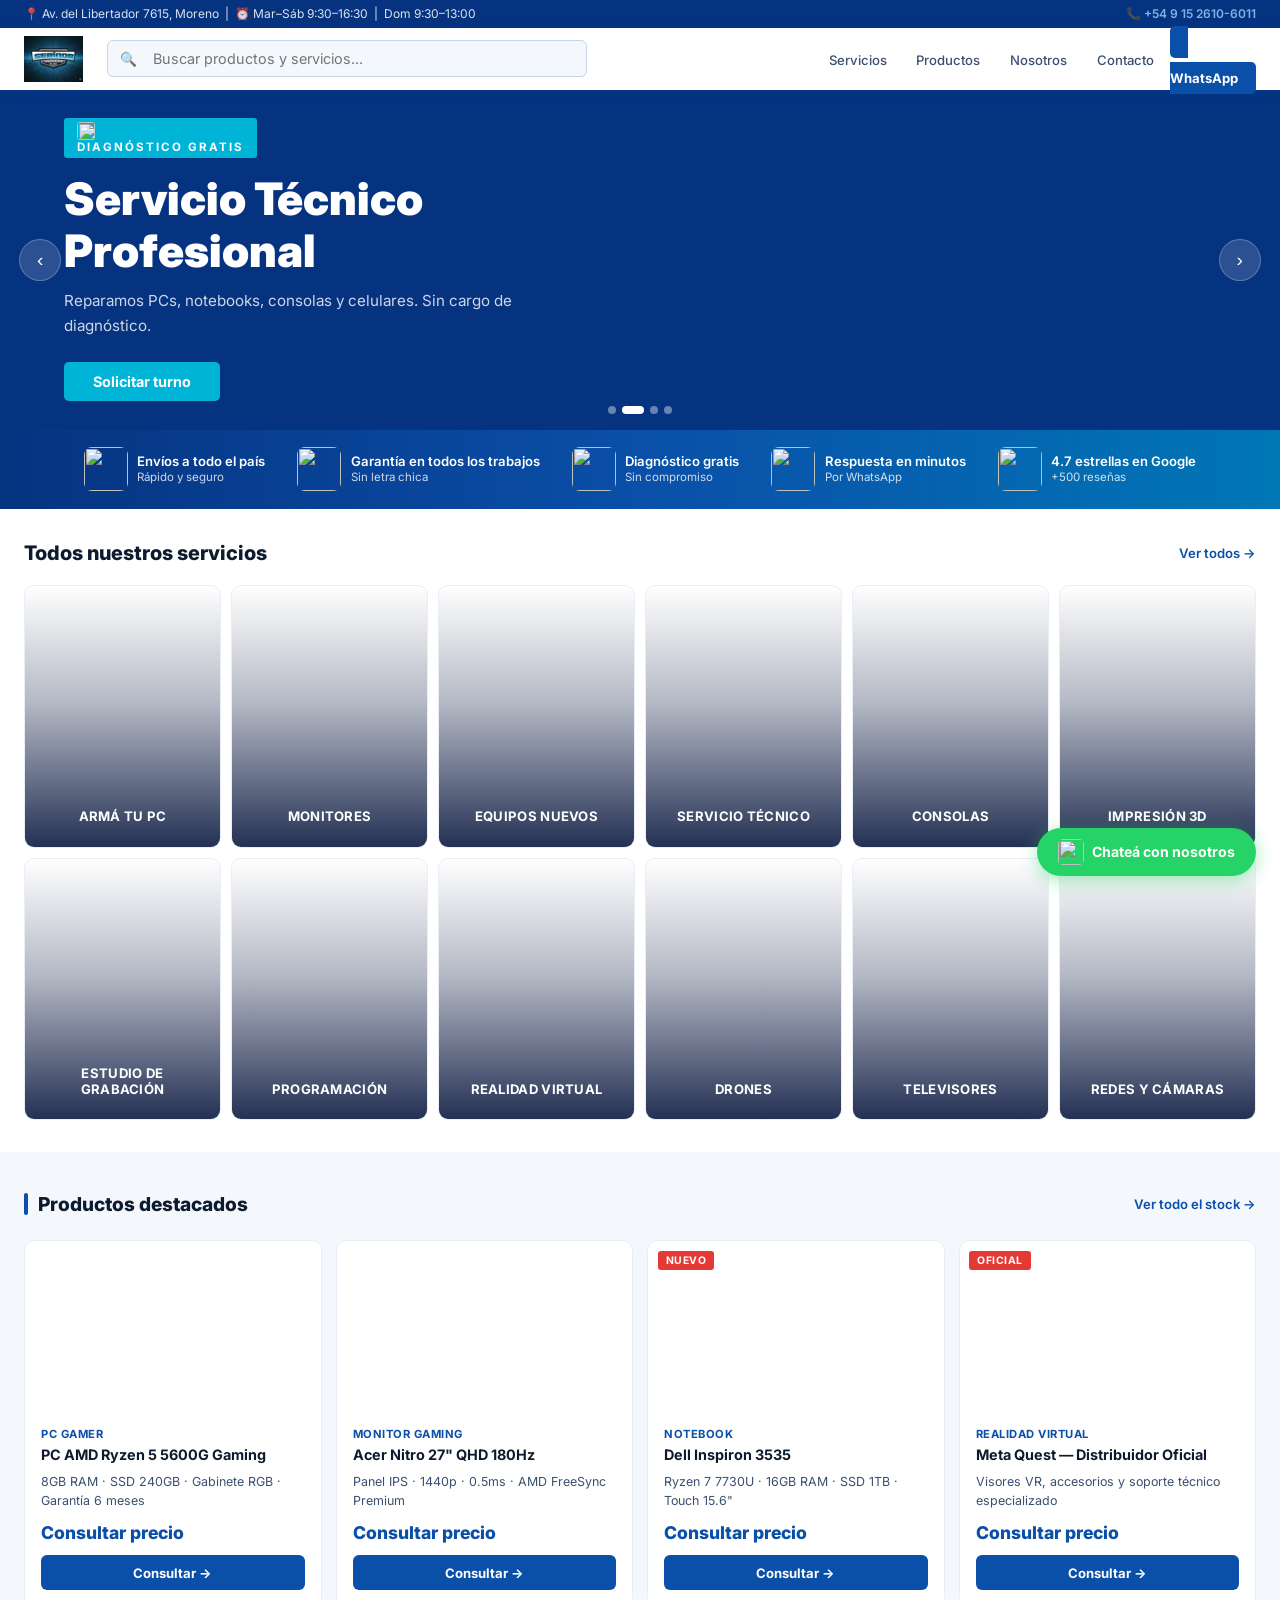
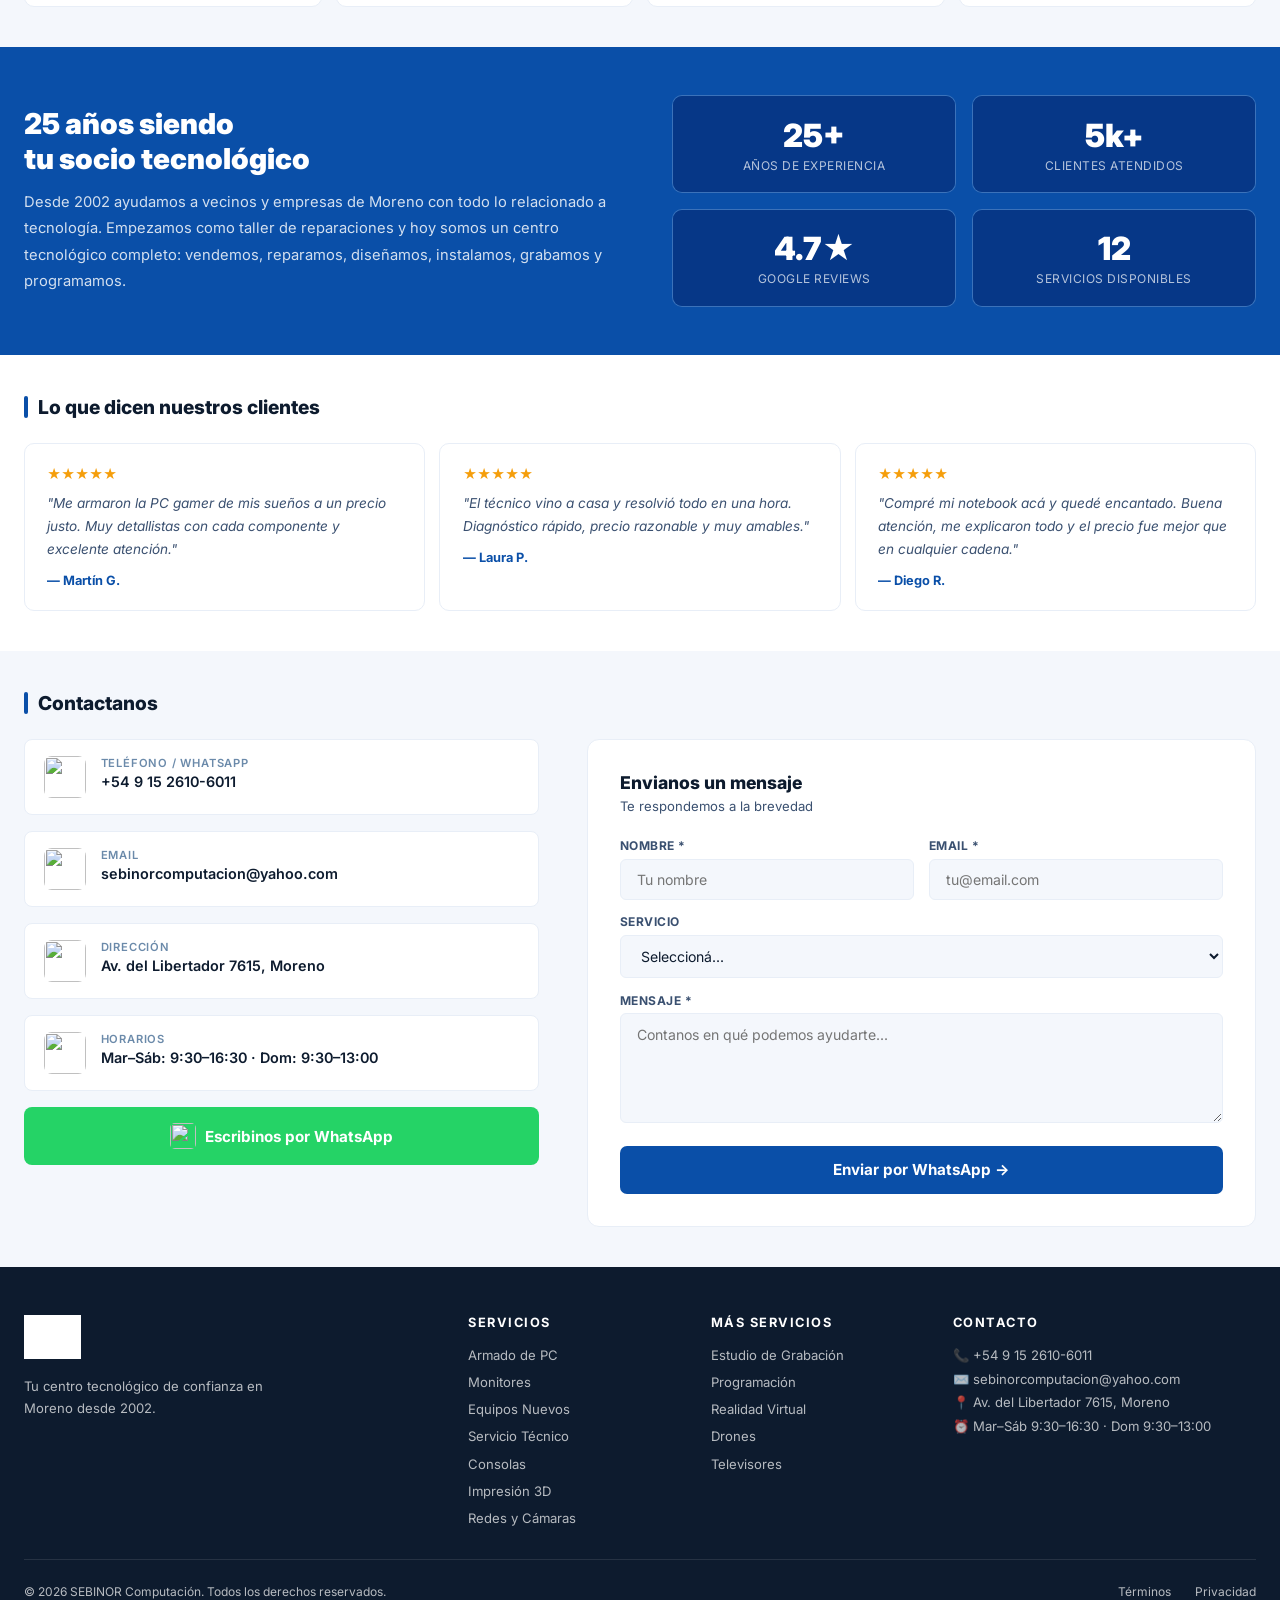
==== commit a0391273: "Update index.html" ====
--- a/index.html
+++ b/index.html
@@ -228,9 +228,9 @@
     </div>
 
     <div class="hero-slide">
-      <div class="slide-bg" style="background-image:url('https://images.unsplash.com/photo-1581092580497-e0d23cbdf1dc?w=1400&q=80')"></div>
+      <div class="slide-bg" style="background-image:url('https://images.unsplash.com/photo-1635070041078-e363dbe005cb?w=1400&q=80')"></div>
       <div class="slide-body">
-        <span class="slide-tag"><img src="https://images.unsplash.com/photo-1581092580497-e0d23cbdf1dc?w=40&q=80" style="width:18px;height:18px;border-radius:3px;object-fit:cover;vertical-align:middle;margin-right:4px"> Diagnóstico gratis</span>
+        <span class="slide-tag"><img src="https://images.unsplash.com/photo-1635070041078-e363dbe005cb?w=40&q=80" style="width:18px;height:18px;border-radius:3px;object-fit:cover;vertical-align:middle;margin-right:4px"> Diagnóstico gratis</span>
         <h2 class="slide-title">Servicio Técnico Profesional</h2>
         <p class="slide-sub">Reparamos PCs, notebooks, consolas y celulares. Sin cargo de diagnóstico.</p>
         <a href="https://wa.me/5491526106011?text=Necesito%20servicio%20técnico" class="slide-btn" target="_blank">Solicitar turno</a>
@@ -279,7 +279,7 @@
     <div class="promo-text">Garantía en todos los trabajos<span>Sin letra chica</span></div>
   </div>
   <div class="promo-item">
-    <img src="https://images.unsplash.com/photo-1581092580497-e0d23cbdf1dc?w=80&q=80" style="width:44px;height:44px;border-radius:8px;object-fit:cover;flex-shrink:0">
+    <img src="https://images.unsplash.com/photo-1635070041078-e363dbe005cb?w=80&q=80" style="width:44px;height:44px;border-radius:8px;object-fit:cover;flex-shrink:0">
     <div class="promo-text">Diagnóstico gratis<span>Sin compromiso</span></div>
   </div>
   <div class="promo-item">
@@ -301,7 +301,7 @@
     </div>
     <div class="cats-grid">
 
-      <a href="https://wa.me/5491526106011?text=Quiero%20armar%20mi%20PC" class="cat-card" target="_blank">
+      <a href="pages/arma-tu-pc.html" class="cat-card" target="_blank">
         <div class="cat-bg" style="background-image:url('https://images.unsplash.com/photo-1587202372775-e229f172b9d7?w=400&q=80')"></div>
         <div class="cat-overlay"></div>
         <div class="cat-body"><div class="cat-name">Armá tu PC</div><div class="cat-line"></div></div>
@@ -320,7 +320,7 @@
       </a>
 
       <a href="https://wa.me/5491526106011?text=Servicio%20técnico" class="cat-card" target="_blank">
-        <div class="cat-bg" style="background-image:url('https://images.unsplash.com/photo-1581092580497-e0d23cbdf1dc?w=400&q=80')"></div>
+        <div class="cat-bg" style="background-image:url('https://images.unsplash.com/photo-1635070041078-e363dbe005cb?w=400&q=80')"></div>
         <div class="cat-overlay"></div>
         <div class="cat-body"><div class="cat-name">Servicio Técnico</div><div class="cat-line"></div></div>
       </a>
